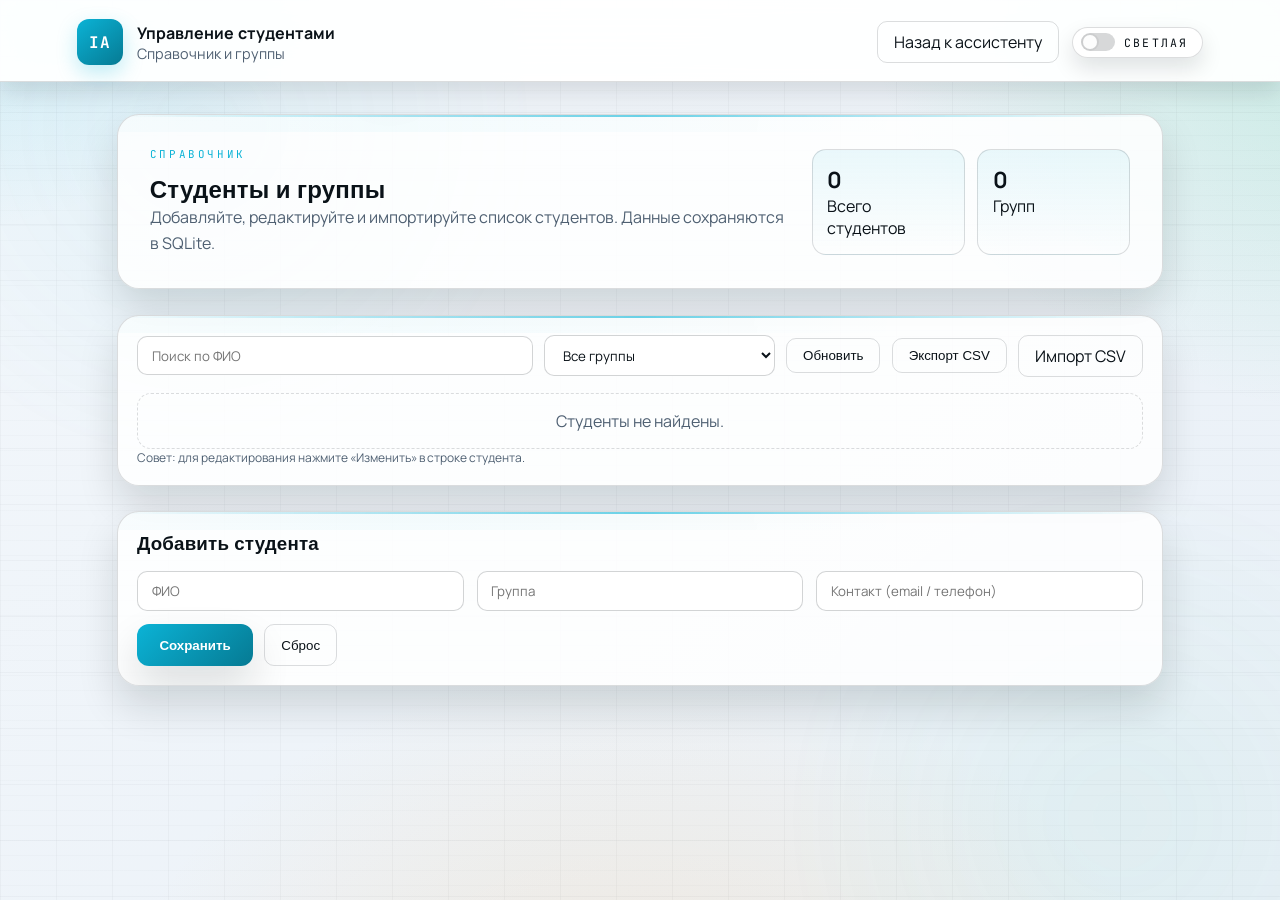
==== students.html @ e3f0c7ab "Add students management page and SQLite endpoints" ====
﻿<!doctype html>
<html lang="ru">
<head>
  <meta charset="utf-8" />
  <meta name="viewport" content="width=device-width, initial-scale=1" />
  <title>Управление студентами</title>
  <link rel="stylesheet" href="styles.css" />
  <script>
    (function () {
      const stored = localStorage.getItem("assistant_theme");
      const prefersDark = window.matchMedia && window.matchMedia("(prefers-color-scheme: dark)").matches;
      const theme = stored || (prefersDark ? "dark" : "light");
      document.documentElement.dataset.theme = theme;
    })();
  </script>
  <script defer src="students.js"></script>
</head>
<body>
  <div class="orb orb-1"></div>
  <div class="orb orb-2"></div>
  <div class="mesh"></div>

  <div class="app-shell">
    <header class="topbar">
      <div class="brand">
        <div class="brand-mark">IA</div>
        <div>
          <div class="brand-title">Управление студентами</div>
          <div class="brand-subtitle">Справочник и группы</div>
        </div>
      </div>
      <div class="topbar-right">
        <div class="topbar-actions">
          <a class="ghost" href="index.html">Назад к ассистенту</a>
          <button class="theme-toggle" id="btn-theme" type="button" aria-pressed="false">
            <span class="theme-track"></span>
            <span class="theme-label" id="theme-label">Светлая</span>
          </button>
        </div>
      </div>
    </header>

    <main class="student-shell">
      <section class="card student-hero">
        <div class="student-hero-top">
          <div>
            <div class="eyebrow">Справочник</div>
            <h1>Студенты и группы</h1>
            <p>Добавляйте, редактируйте и импортируйте список студентов. Данные сохраняются в SQLite.</p>
          </div>
          <div class="student-metrics">
            <div class="metric">
              <strong id="metric-total">0</strong>
              <span>Всего студентов</span>
            </div>
            <div class="metric">
              <strong id="metric-groups">0</strong>
              <span>Групп</span>
            </div>
          </div>
        </div>
      </section>

      <section class="card">
        <div class="student-toolbar">
          <input id="student-query" type="text" placeholder="Поиск по ФИО" />
          <select id="student-group">
            <option value="all">Все группы</option>
          </select>
          <button class="ghost" id="btn-refresh" type="button">Обновить</button>
          <button class="ghost" id="btn-export" type="button">Экспорт CSV</button>
          <label class="ghost file-label">
            Импорт CSV
            <input type="file" id="file-import" accept=".csv" />
          </label>
        </div>
        <div id="student-list" class="student-list"></div>
        <div class="mini">Совет: для редактирования нажмите «Изменить» в строке студента.</div>
      </section>

      <section class="card">
        <h3 id="form-title">Добавить студента</h3>
        <form id="student-form" class="student-form">
          <input id="form-name" type="text" placeholder="ФИО" required />
          <input id="form-group" type="text" placeholder="Группа" required />
          <input id="form-contact" type="text" placeholder="Контакт (email / телефон)" />
          <div class="student-form-actions">
            <button class="send" id="btn-save" type="submit">Сохранить</button>
            <button class="ghost" id="btn-cancel" type="button">Сброс</button>
          </div>
        </form>
      </section>
    </main>
  </div>

  <div class="toast" id="toast" role="status" aria-live="polite"></div>
</body>
</html>
---- styles.css ----
﻿@import url("https://fonts.googleapis.com/css2?family=Space+Grotesk:wght@300;400;500;600;700&family=Manrope:wght@300;400;500;600;700&family=JetBrains+Mono:wght@400;500;600&display=swap");

:root {
  color-scheme: light;
  --bg: #f3f7fb;
  --bg-2: #e9f0f7;
  --ink: #0a1218;
  --muted: #4f6072;
  --accent: #0bb3d6;
  --accent-dark: #067a93;
  --accent-2: #28c488;
  --accent-3: #ffb356;
  --accent-glow: rgba(11, 179, 214, 0.25);
  --accent-2-glow: rgba(40, 196, 136, 0.22);
  --accent-3-glow: rgba(255, 179, 86, 0.18);
  --card: rgba(255, 255, 255, 0.85);
  --card-strong: rgba(255, 255, 255, 0.95);
  --border: rgba(10, 18, 24, 0.14);
  --shadow: 0 20px 40px rgba(10, 18, 24, 0.14);
  --shadow-soft: 0 10px 22px rgba(10, 18, 24, 0.12);
  --grid: rgba(10, 18, 24, 0.05);
  --field: rgba(255, 255, 255, 0.92);
  --field-border: rgba(10, 18, 24, 0.18);
  --toggle-bg: rgba(255, 255, 255, 0.85);
  --toggle-track: rgba(10, 18, 24, 0.16);
  --ring: rgba(11, 179, 214, 0.35);
  --chip: rgba(11, 179, 214, 0.08);
  --radius-lg: 22px;
  --radius-md: 14px;
  --radius-sm: 10px;
}

:root[data-theme="dark"] {
  color-scheme: dark;
  --bg: #070c11;
  --bg-2: #0b141c;
  --ink: #e6f1ff;
  --muted: #94a5b7;
  --accent: #00d2ff;
  --accent-dark: #0086a8;
  --accent-2: #22e6a4;
  --accent-3: #f7b655;
  --accent-glow: rgba(0, 210, 255, 0.22);
  --accent-2-glow: rgba(34, 230, 164, 0.2);
  --accent-3-glow: rgba(247, 182, 85, 0.18);
  --card: rgba(12, 18, 26, 0.86);
  --card-strong: rgba(14, 20, 28, 0.98);
  --border: rgba(230, 241, 255, 0.12);
  --shadow: 0 24px 55px rgba(2, 6, 10, 0.7);
  --shadow-soft: 0 12px 28px rgba(2, 6, 10, 0.5);
  --grid: rgba(230, 241, 255, 0.06);
  --field: rgba(9, 13, 19, 0.92);
  --field-border: rgba(230, 241, 255, 0.16);
  --toggle-bg: rgba(12, 18, 26, 0.9);
  --toggle-track: rgba(230, 241, 255, 0.2);
  --ring: rgba(0, 210, 255, 0.35);
  --chip: rgba(0, 210, 255, 0.14);
}

* {
  box-sizing: border-box;
}

body {
  margin: 0;
  min-height: 100vh;
  font-family: "Manrope", "Segoe UI", sans-serif;
  color: var(--ink);
  background:
    radial-gradient(900px 700px at -10% -20%, var(--accent-glow), transparent 60%),
    radial-gradient(900px 700px at 110% 0%, var(--accent-2-glow), transparent 60%),
    radial-gradient(900px 700px at 50% 120%, var(--accent-3-glow), transparent 60%),
    linear-gradient(140deg, var(--bg) 0%, var(--bg-2) 100%);
  overflow-x: hidden;
  transition: background 0.6s ease, color 0.3s ease;
}

body::before {
  content: "";
  position: fixed;
  inset: 0;
  background: repeating-linear-gradient(135deg, rgba(255, 255, 255, 0.02) 0 1px, transparent 1px 7px);
  pointer-events: none;
  z-index: 0;
  opacity: 0.5;
}

body::after {
  content: "";
  position: fixed;
  inset: 0;
  background: repeating-linear-gradient(0deg, transparent 0 14px, rgba(10, 18, 24, 0.04) 14px 15px);
  pointer-events: none;
  z-index: 0;
  opacity: 0.35;
}

h1, h3 {
  font-family: "Space Grotesk", "Segoe UI", sans-serif;
  margin: 0;
  letter-spacing: 0.01em;
}

p {
  color: var(--muted);
  line-height: 1.6;
  margin: 0;
}

.orb {
  position: fixed;
  width: 55vw;
  height: 55vw;
  border-radius: 50%;
  filter: blur(10px);
  z-index: 0;
  opacity: 0.25;
}

.orb-1 {
  top: -25vh;
  left: -12vw;
  background: radial-gradient(circle, var(--accent-glow), transparent 70%);
  animation: float 20s ease-in-out infinite;
}

.orb-2 {
  bottom: -30vh;
  right: -15vw;
  background: radial-gradient(circle, var(--accent-2-glow), transparent 70%);
  animation: float 26s ease-in-out infinite reverse;
}

.mesh {
  position: fixed;
  inset: 0;
  background-image:
    linear-gradient(var(--grid) 1px, transparent 1px),
    linear-gradient(90deg, var(--grid) 1px, transparent 1px);
  background-size: 56px 56px;
  pointer-events: none;
  z-index: 0;
  animation: drift 28s linear infinite;
  opacity: 0.55;
}

.topbar {
  position: sticky;
  top: 0;
  z-index: 2;
  display: flex;
  justify-content: space-between;
  align-items: center;
  padding: 1.2rem 6vw 1rem;
  backdrop-filter: blur(18px) saturate(160%);
  background: var(--card-strong);
  border-bottom: 1px solid var(--border);
  gap: 1rem;
  box-shadow: var(--shadow-soft);
}

.topbar-right {
  display: flex;
  align-items: center;
  gap: 1rem;
  flex-wrap: wrap;
  justify-content: flex-end;
}

.topbar-actions {
  display: flex;
  align-items: center;
  gap: 0.8rem;
  flex-wrap: wrap;
}

.brand {
  display: flex;
  align-items: center;
  gap: 0.9rem;
}

.brand-mark {
  width: 46px;
  height: 46px;
  border-radius: 12px;
  background: linear-gradient(140deg, var(--accent), var(--accent-dark));
  color: #fff;
  display: grid;
  place-items: center;
  font-weight: 700;
  letter-spacing: 0.08em;
  font-family: "JetBrains Mono", "Segoe UI", monospace;
  box-shadow: 0 8px 20px rgba(11, 179, 214, 0.25);
}

.brand-title {
  font-weight: 700;
  font-family: "Space Grotesk", "Manrope", sans-serif;
}

.brand-subtitle {
  font-size: 0.9rem;
  color: var(--muted);
}

.status {
  display: flex;
  align-items: center;
  gap: 0.6rem;
  font-size: 0.72rem;
  color: var(--muted);
  background: var(--card);
  border-radius: 999px;
  padding: 0.4rem 0.8rem;
  border: 1px solid var(--border);
  box-shadow: var(--shadow-soft);
  font-family: "JetBrains Mono", "Segoe UI", monospace;
  text-transform: uppercase;
  letter-spacing: 0.12em;
}

.status-dot {
  width: 9px;
  height: 9px;
  border-radius: 50%;
  background: #f4b15f;
  box-shadow: 0 0 0 6px rgba(244, 177, 95, 0.18);
}

.status.online .status-dot {
  background: #2bb673;
  box-shadow: 0 0 0 6px rgba(43, 182, 115, 0.16);
}

.status.error .status-dot {
  background: #d65b4a;
  box-shadow: 0 0 0 6px rgba(214, 91, 74, 0.2);
}

.shell {
  position: relative;
  z-index: 1;
  padding: 2rem 6vw 4rem;
  display: grid;
  grid-template-columns: minmax(320px, 1.6fr) minmax(260px, 0.9fr);
  gap: 2rem;
  animation: fade-in 0.6s ease both;
}

.assistant-panel {
  display: grid;
  gap: 1.2rem;
  align-content: start;
}

.assistant-panel > * {
  animation: rise 0.6s ease both;
}

.assistant-panel > *:nth-child(2) {
  animation-delay: 0.05s;
}

.assistant-panel > *:nth-child(3) {
  animation-delay: 0.1s;
}

.assistant-panel > *:nth-child(4) {
  animation-delay: 0.15s;
}

.assistant-panel > *:nth-child(5) {
  animation-delay: 0.2s;
}

.assistant-hero {
  background: linear-gradient(180deg, var(--card), var(--card-strong));
  border: 1px solid var(--border);
  border-radius: var(--radius-lg);
  padding: 1.6rem;
  box-shadow: var(--shadow);
  position: relative;
  overflow: hidden;
}

.assistant-hero::after {
  content: "";
  position: absolute;
  inset: 0;
  background: radial-gradient(circle at 15% 15%, var(--accent-glow), transparent 55%);
  pointer-events: none;
}

.eyebrow {
  text-transform: uppercase;
  letter-spacing: 0.24em;
  font-size: 0.68rem;
  color: var(--accent);
  margin-bottom: 0.8rem;
  font-family: "JetBrains Mono", "Segoe UI", monospace;
}

.assistant-hero h1 {
  font-size: clamp(1.9rem, 2.8vw, 3rem);
  margin-bottom: 0.6rem;
}

.conversation {
  background: var(--card);
  border-radius: var(--radius-lg);
  border: 1px solid var(--border);
  padding: 1.2rem;
  box-shadow: var(--shadow);
  max-height: clamp(180px, 26vh, 300px);
  overflow-y: auto;
  display: flex;
  flex-direction: column;
  gap: 0.8rem;
}

.message {
  max-width: 78%;
  border-radius: var(--radius-md);
  padding: 0.7rem 0.9rem;
  display: flex;
  flex-direction: column;
  gap: 0.35rem;
  background: var(--card-strong);
  border: 1px solid var(--border);
}

.message.user {
  align-self: flex-end;
  background: linear-gradient(130deg, var(--accent), var(--accent-2));
  color: #06131a;
  border: none;
  box-shadow: var(--shadow-soft);
}

.message.assistant {
  align-self: flex-start;
  background: var(--card-strong);
}

.message-role {
  font-size: 0.68rem;
  text-transform: uppercase;
  letter-spacing: 0.16em;
  color: var(--muted);
  font-family: "JetBrains Mono", "Segoe UI", monospace;
}

.message.user .message-role {
  color: rgba(6, 19, 26, 0.65);
}

.message-text {
  font-size: 0.95rem;
  line-height: 1.5;
}

.message.typing .message-text::after {
  content: " �";
  animation: blink 1s steps(2, start) infinite;
}

.composer {
  display: grid;
  grid-template-columns: auto 1fr auto;
  align-items: start;
  gap: 0.8rem;
}

.scenario-bar {
  display: grid;
  grid-template-columns: auto 1fr auto;
  gap: 0.8rem;
  align-items: center;
  background: var(--card);
  border-radius: 999px;
  padding: 0.45rem 1rem;
  border: 1px solid var(--border);
}

.scenario-label {
  font-size: 0.7rem;
  text-transform: uppercase;
  letter-spacing: 0.16em;
  color: var(--muted);
  font-family: "JetBrains Mono", "Segoe UI", monospace;
}

.scenario-bar select {
  border: none;
  background: transparent;
  font-family: inherit;
  color: var(--ink);
  padding: 0;
}

.mic {
  width: 56px;
  height: 56px;
  border-radius: 16px;
  border: none;
  background: var(--card-strong);
  border: 1px solid var(--border);
  display: grid;
  place-items: center;
  cursor: pointer;
  box-shadow: var(--shadow);
  transition: transform 0.2s ease, box-shadow 0.2s ease;
}

.mic-core {
  width: 18px;
  height: 26px;
  border-radius: 12px;
  background: linear-gradient(180deg, var(--accent), var(--accent-dark));
}

.mic.listening {
  animation: pulse 1.2s ease-in-out infinite;
}

.mic:hover {
  transform: translateY(-2px);
  box-shadow: 0 12px 30px rgba(11, 179, 214, 0.2);
}

.input-wrap {
  display: grid;
  gap: 0.4rem;
}

#user-input {
  width: 100%;
  padding: 0.85rem 1rem;
  border-radius: var(--radius-md);
  border: 1px solid var(--field-border);
  background: var(--field);
  color: var(--ink);
  font-size: 0.96rem;
  font-family: inherit;
}

#user-input::placeholder {
  color: var(--muted);
}

.input-hint {
  font-size: 0.74rem;
  color: var(--muted);
}

.send {
  align-self: start;
  border: none;
  border-radius: 12px;
  background: linear-gradient(135deg, var(--accent), var(--accent-dark));
  color: #fff;
  padding: 0.85rem 1.4rem;
  font-weight: 600;
  cursor: pointer;
  box-shadow: var(--shadow);
}

.controls {
  margin-top: -0.45rem;
  display: flex;
  flex-wrap: wrap;
  gap: 0.8rem;
  align-items: center;
}

.quick-cards {
  display: grid;
  grid-template-columns: repeat(2, minmax(180px, 1fr));
  gap: 0.9rem;
}

.quick-card {
  background: var(--card);
  border: 1px solid var(--border);
  border-radius: var(--radius-md);
  padding: 0.9rem 1rem;
  text-align: left;
  display: grid;
  gap: 0.35rem;
  cursor: pointer;
  box-shadow: var(--shadow-soft);
  transition: transform 0.2s ease, box-shadow 0.2s ease, border-color 0.2s ease;
}

.quick-card:hover {
  transform: translateY(-2px);
  box-shadow: var(--shadow);
  border-color: rgba(0, 210, 255, 0.4);
}

.quick-title {
  font-weight: 600;
  font-family: "Space Grotesk", "Manrope", sans-serif;
}

.quick-meta {
  font-size: 0.78rem;
  color: var(--muted);
}
.toggle {
  display: flex;
  align-items: center;
  gap: 0.4rem;
  font-size: 0.78rem;
  color: var(--muted);
  background: var(--card);
  border-radius: 999px;
  padding: 0.45rem 0.8rem;
  border: 1px solid var(--border);
  font-family: "JetBrains Mono", "Segoe UI", monospace;
  text-transform: uppercase;
  letter-spacing: 0.12em;
}

.model {
  display: flex;
  align-items: center;
  gap: 0.6rem;
  font-size: 0.78rem;
  color: var(--muted);
  background: var(--card);
  padding: 0.45rem 0.8rem;
  border-radius: 999px;
  border: 1px solid var(--border);
  font-family: "JetBrains Mono", "Segoe UI", monospace;
  text-transform: uppercase;
  letter-spacing: 0.12em;
}

.filters {
  display: grid;
  gap: 0.6rem;
  margin-bottom: 0.8rem;
}

.filters input,
.filters select,
#student-search,
#filter-query {
  border-radius: var(--radius-sm);
  border: 1px solid var(--field-border);
  background: var(--field);
  color: var(--ink);
  padding: 0.6rem 0.85rem;
  font-family: inherit;
}

.filter-actions {
  display: flex;
  gap: 0.6rem;
}

.io-grid {
  display: grid;
  gap: 0.6rem;
}

.file-label {
  position: relative;
  overflow: hidden;
}

.file-label input {
  position: absolute;
  inset: 0;
  opacity: 0;
  cursor: pointer;
}

select {
  border: none;
  background: transparent;
  font-family: inherit;
  color: var(--ink);
}

.ghost {
  border: 1px solid var(--border);
  background: transparent;
  border-radius: var(--radius-sm);
  padding: 0.55rem 1rem;
  cursor: pointer;
  color: var(--ink);
  transition: transform 0.2s ease, box-shadow 0.2s ease, border-color 0.2s ease;
}

.ghost:hover {
  transform: translateY(-1px);
  box-shadow: var(--shadow-soft);
  border-color: rgba(11, 179, 214, 0.35);
}

.side-panel {
  display: grid;
  gap: 1.2rem;
  align-content: start;
}

.side-panel .card {
  animation: rise 0.6s ease both;
}

.side-panel .card:nth-child(1) {
  animation-delay: 0.05s;
}

.side-panel .card:nth-child(2) {
  animation-delay: 0.1s;
}

.side-panel .card:nth-child(3) {
  animation-delay: 0.15s;
}

.side-panel .card:nth-child(4) {
  animation-delay: 0.2s;
}

.side-panel .card:nth-child(5) {
  animation-delay: 0.25s;
}

.side-panel .card:nth-child(6) {
  animation-delay: 0.3s;
}

.card {
  background: var(--card);
  border-radius: var(--radius-lg);
  border: 1px solid var(--border);
  padding: 1.2rem;
  box-shadow: var(--shadow);
  position: relative;
  overflow: hidden;
  transition: transform 0.2s ease, box-shadow 0.2s ease;
}

.card::before {
  content: "";
  position: absolute;
  inset: 0 0 auto 0;
  height: 2px;
  background: linear-gradient(90deg, transparent, var(--accent), transparent);
  opacity: 0.6;
  pointer-events: none;
}

.card:hover {
  transform: translateY(-4px);
  box-shadow: 0 24px 55px rgba(10, 18, 24, 0.22);
}

.card h3 {
  margin-bottom: 1rem;
}

.summary-grid {
  display: grid;
  grid-template-columns: repeat(2, minmax(120px, 1fr));
  gap: 0.8rem;
}

.summary-item {
  background: linear-gradient(180deg, rgba(11, 179, 214, 0.08), transparent);
  border-radius: var(--radius-md);
  padding: 0.8rem;
  border: 1px solid var(--border);
}

.summary-item strong {
  display: block;
  font-size: 1.3rem;
}

.list {
  display: grid;
  gap: 0.7rem;
  font-size: 0.88rem;
  color: var(--muted);
}

.list-item {
  background: var(--card-strong);
  border-radius: var(--radius-md);
  padding: 0.6rem 0.7rem;
  border: 1px solid var(--border);
}

.list-item .pill {
  display: inline-flex;
  align-items: center;
  padding: 0.1rem 0.5rem;
  border-radius: 999px;
  font-size: 0.7rem;
  background: rgba(11, 179, 214, 0.12);
  color: #0a6f82;
  margin-left: 0.4rem;
  font-family: "JetBrains Mono", "Segoe UI", monospace;
}

.chips {
  display: flex;
  flex-wrap: wrap;
  gap: 0.6rem;
}

.chip {
  border: 1px solid var(--border);
  border-radius: 999px;
  padding: 0.5rem 0.9rem;
  background: var(--chip);
  color: var(--ink);
  cursor: pointer;
  font-size: 0.82rem;
}

.theme-toggle {
  display: inline-flex;
  align-items: center;
  gap: 0.6rem;
  border: 1px solid var(--border);
  border-radius: 999px;
  padding: 0.35rem 0.9rem 0.35rem 0.5rem;
  background: var(--toggle-bg);
  color: var(--ink);
  cursor: pointer;
  box-shadow: var(--shadow-soft);
  transition: transform 0.2s ease, box-shadow 0.2s ease;
}

.theme-toggle:hover {
  transform: translateY(-1px);
  box-shadow: var(--shadow);
}

.theme-track {
  position: relative;
  width: 34px;
  height: 18px;
  border-radius: 999px;
  background: var(--toggle-track);
}

.theme-track::after {
  content: "";
  position: absolute;
  top: 2px;
  left: 2px;
  width: 14px;
  height: 14px;
  border-radius: 50%;
  background: var(--card-strong);
  box-shadow: 0 0 0 2px rgba(0, 0, 0, 0.05);
  transition: transform 0.25s ease, background 0.25s ease;
}

:root[data-theme="dark"] .theme-track::after {
  transform: translateX(16px);
  background: var(--accent);
}

.theme-label {
  font-size: 0.72rem;
  text-transform: uppercase;
  letter-spacing: 0.18em;
  font-family: "JetBrains Mono", "Segoe UI", monospace;
}

.auth {
  display: grid;
  gap: 0.4rem;
  align-items: center;
}

.auth-google {
  min-height: 42px;
}

.auth-user {
  display: flex;
  align-items: center;
  gap: 0.6rem;
  background: var(--card);
  border: 1px solid var(--border);
  border-radius: 999px;
  padding: 0.35rem 0.7rem;
  box-shadow: var(--shadow-soft);
}

.auth-avatar {
  width: 34px;
  height: 34px;
  border-radius: 50%;
  object-fit: cover;
  border: 1px solid var(--border);
}

.auth-name {
  font-weight: 600;
  font-size: 0.82rem;
}

.auth-email {
  font-size: 0.75rem;
  color: var(--muted);
}

.auth-signout {
  justify-self: start;
}

.auth-hint {
  font-size: 0.72rem;
  color: var(--muted);
  max-width: 220px;
}

input,
select,
button {
  outline: none;
}

input:focus-visible,
select:focus-visible,
button:focus-visible {
  box-shadow: 0 0 0 3px var(--ring);
}

.footer {
  padding: 2rem 6vw 3rem;
  color: var(--muted);
  font-size: 0.85rem;
}

.app-shell {
  position: relative;
  z-index: 1;
}

.auth-gate {
  position: fixed;
  inset: 0;
  display: flex;
  align-items: center;
  justify-content: center;
  padding: 2rem;
  z-index: 3;
  backdrop-filter: blur(18px) saturate(160%);
  background: rgba(5, 9, 13, 0.7);
}

:root[data-theme="light"] .auth-gate {
  background: rgba(234, 242, 249, 0.88);
}

body[data-auth="ready"] .auth-gate {
  display: none;
}

body[data-auth="required"] .app-shell {
  display: none;
}

.auth-card {
  width: min(520px, 92vw);
  background: var(--card-strong);
  border: 1px solid var(--border);
  border-radius: var(--radius-lg);
  padding: 2rem;
  box-shadow: var(--shadow);
  display: grid;
  gap: 0.9rem;
}

.auth-card h2 {
  margin: 0;
}

.auth-card p {
  margin: 0;
  color: var(--muted);
}

.auth-lock {
  font-size: 0.7rem;
  text-transform: uppercase;
  letter-spacing: 0.22em;
  color: var(--muted);
  font-family: "JetBrains Mono", "Segoe UI", monospace;
}
@keyframes float {
  0%, 100% { transform: translateY(0); }
  50% { transform: translateY(16px); }
}

@keyframes pulse {
  0% { box-shadow: 0 0 0 0 rgba(11, 179, 214, 0.35); }
  70% { box-shadow: 0 0 0 18px rgba(11, 179, 214, 0); }
  100% { box-shadow: 0 0 0 0 rgba(11, 179, 214, 0); }
}

@keyframes blink {
  0%, 100% { opacity: 1; }
  50% { opacity: 0; }
}

@keyframes fade-in {
  from { opacity: 0; }
  to { opacity: 1; }
}

@keyframes rise {
  from { opacity: 0; transform: translateY(12px); }
  to { opacity: 1; transform: translateY(0); }
}

@keyframes drift {
  from { background-position: 0 0; }
  to { background-position: 56px 56px; }
}

@media (max-width: 1100px) {
  .shell {
    grid-template-columns: 1fr;
  }
}

@media (max-width: 720px) {
  .topbar {
    align-items: flex-start;
  }
  .topbar-right {
    width: 100%;
    justify-content: space-between;
  }
  .topbar-actions {
    width: 100%;
  }
  .scenario-bar {
    grid-template-columns: 1fr;
  }
  .composer {
    grid-template-columns: auto 1fr;
  }
  .send {
  align-self: start;
    grid-column: span 2;
  }
}

@media (prefers-reduced-motion: reduce) {
  * {
    animation: none !important;
    transition-duration: 0.01ms !important;
  }
}

/* === Enhanced UI === */
:root {
  --shine: rgba(255, 255, 255, 0.35);
  --shadow-lift: 0 28px 70px rgba(10, 18, 24, 0.2);
  --shadow-glow: 0 0 0 1px rgba(11, 179, 214, 0.18);
}

:root[data-theme="dark"] {
  --shine: rgba(255, 255, 255, 0.12);
  --shadow-lift: 0 34px 90px rgba(2, 6, 10, 0.8);
}

::selection {
  background: var(--accent);
  color: #041018;
}

.topbar {
  backdrop-filter: blur(22px) saturate(190%);
}

.brand-mark {
  animation: breathe 6s ease-in-out infinite;
}

.status.online .status-dot {
  animation: status-pulse 2.4s ease-in-out infinite;
}

.assistant-hero::before {
  content: "";
  position: absolute;
  inset: -30% -10% auto -10%;
  height: 55%;
  background: linear-gradient(120deg, transparent, var(--shine), transparent);
  opacity: 0.35;
  pointer-events: none;
  animation: sheen 7s ease-in-out infinite;
}

.conversation {
  position: relative;
  scrollbar-width: thin;
  scrollbar-color: var(--accent) transparent;
}

.conversation::-webkit-scrollbar {
  width: 8px;
}

.conversation::-webkit-scrollbar-thumb {
  background: linear-gradient(180deg, var(--accent), var(--accent-2));
  border-radius: 999px;
}

.message {
  animation: message-in 0.35s ease both;
  box-shadow: var(--shadow-soft);
}

.message.typing .message-text::after {
  content: "…";
}

.message.assistant {
  background: linear-gradient(180deg, var(--card-strong), var(--card));
}

.message.user {
  filter: saturate(110%);
}

.input-wrap:focus-within #user-input {
  border-color: var(--accent);
  box-shadow: 0 0 0 3px var(--ring);
}

.send {
  transition: transform 0.2s ease, box-shadow 0.2s ease, filter 0.2s ease;
}

.send:hover {
  transform: translateY(-2px) scale(1.01);
  box-shadow: var(--shadow-lift);
  filter: brightness(1.05);
}

.send:active {
  transform: translateY(0) scale(0.99);
}

.ghost {
  transition: transform 0.2s ease, box-shadow 0.2s ease, border-color 0.2s ease, background 0.2s ease;
}

.ghost:active {
  transform: translateY(0) scale(0.98);
}

.quick-card {
  position: relative;
  overflow: hidden;
}

.quick-card::after {
  content: "";
  position: absolute;
  inset: 0;
  background: radial-gradient(circle at 20% 20%, rgba(11, 179, 214, 0.16), transparent 55%);
  opacity: 0;
  pointer-events: none;
  transition: opacity 0.2s ease;
}

.quick-card:hover::after {
  opacity: 1;
}

.list-item {
  transition: transform 0.2s ease, box-shadow 0.2s ease, border-color 0.2s ease;
}

.list-item:hover {
  transform: translateY(-2px);
  border-color: rgba(11, 179, 214, 0.4);
  box-shadow: var(--shadow);
}

.card::before {
  animation: glow-scan 6s ease-in-out infinite;
}

.card::after {
  content: "";
  position: absolute;
  inset: -50% -10% auto -10%;
  height: 60%;
  background: radial-gradient(circle at 30% 30%, rgba(11, 179, 214, 0.18), transparent 60%);
  opacity: 0.25;
  pointer-events: none;
}

.card:hover {
  transform: translateY(-6px) scale(1.01);
  box-shadow: var(--shadow-lift);
}

.chip {
  transition: transform 0.2s ease, box-shadow 0.2s ease;
}

.chip:hover {
  transform: translateY(-1px);
  box-shadow: var(--shadow-soft);
}

.focus-toggle {
  border-radius: 999px;
  padding: 0.45rem 0.9rem;
  font-size: 0.72rem;
  text-transform: uppercase;
  letter-spacing: 0.18em;
  font-family: "JetBrains Mono", "Segoe UI", monospace;
}

.focus-toggle.active {
  background: linear-gradient(140deg, var(--accent), var(--accent-2));
  color: #041018;
  border-color: transparent;
  box-shadow: var(--shadow-soft), var(--shadow-glow);
}

.toast {
  position: fixed;
  right: 24px;
  bottom: 24px;
  padding: 0.75rem 1rem;
  border-radius: 14px;
  background: var(--card-strong);
  border: 1px solid var(--border);
  box-shadow: var(--shadow);
  font-size: 0.85rem;
  color: var(--ink);
  opacity: 0;
  transform: translateY(8px);
  transition: opacity 0.2s ease, transform 0.2s ease;
  pointer-events: none;
  z-index: 5;
}

.toast.show {
  opacity: 1;
  transform: translateY(0);
}

body[data-focus="on"] .side-panel {
  display: none;
}

body[data-focus="on"] .shell {
  grid-template-columns: 1fr;
  max-width: 1100px;
  margin: 0 auto;
}

body[data-focus="on"] .assistant-panel {
  max-width: 980px;
  margin: 0 auto;
}

body[data-focus="on"] .conversation {
  max-height: clamp(240px, 48vh, 520px);
}

@keyframes sheen {
  0% { transform: translateX(-20%); opacity: 0; }
  40% { opacity: 0.5; }
  60% { opacity: 0.35; }
  100% { transform: translateX(60%); opacity: 0; }
}

@keyframes message-in {
  from { opacity: 0; transform: translateY(10px) scale(0.98); }
  to { opacity: 1; transform: translateY(0) scale(1); }
}

@keyframes status-pulse {
  0%, 100% { box-shadow: 0 0 0 6px rgba(43, 182, 115, 0.16); }
  50% { box-shadow: 0 0 0 12px rgba(43, 182, 115, 0); }
}

@keyframes glow-scan {
  0%, 100% { opacity: 0.35; transform: translateX(-30%); }
  50% { opacity: 0.8; transform: translateX(30%); }
}

@keyframes breathe {
  0%, 100% { transform: translateY(0); }
  50% { transform: translateY(-4px); }
}

/* === Students Page === */
.ghost {
  display: inline-flex;
  align-items: center;
  gap: 0.4rem;
  text-decoration: none;
}

.mini {
  font-size: 0.75rem;
  color: var(--muted);
}

.student-shell {
  position: relative;
  z-index: 1;
  padding: 2rem 6vw 4rem;
  display: grid;
  gap: 1.6rem;
  max-width: 1200px;
  margin: 0 auto;
}

.student-hero {
  padding: 2rem;
}

.student-hero-top {
  display: grid;
  grid-template-columns: minmax(260px, 2fr) minmax(220px, 1fr);
  gap: 1.6rem;
  align-items: center;
}

.student-metrics {
  display: grid;
  grid-template-columns: repeat(2, minmax(120px, 1fr));
  gap: 0.8rem;
}

.metric {
  background: linear-gradient(180deg, rgba(11, 179, 214, 0.08), transparent);
  border-radius: var(--radius-md);
  padding: 0.9rem;
  border: 1px solid var(--border);
}

.metric strong {
  display: block;
  font-size: 1.4rem;
}

.student-toolbar {
  display: grid;
  grid-template-columns: minmax(220px, 1.2fr) minmax(160px, 0.7fr) auto auto auto;
  gap: 0.7rem;
  align-items: center;
  margin-bottom: 1rem;
}

.student-toolbar input,
.student-toolbar select {
  border-radius: var(--radius-sm);
  border: 1px solid var(--field-border);
  background: var(--field);
  color: var(--ink);
  padding: 0.6rem 0.85rem;
  font-family: inherit;
}

.student-list {
  display: grid;
  gap: 0.7rem;
}

.student-row {
  display: grid;
  grid-template-columns: minmax(200px, 1.4fr) minmax(120px, 0.6fr) minmax(160px, 0.8fr) auto;
  gap: 1rem;
  align-items: center;
  padding: 0.75rem 0.85rem;
  border-radius: var(--radius-md);
  border: 1px solid var(--border);
  background: var(--card-strong);
  box-shadow: var(--shadow-soft);
}

.student-main {
  display: grid;
  gap: 0.2rem;
}

.student-contact {
  font-size: 0.78rem;
  color: var(--muted);
}

.student-meta {
  font-size: 0.78rem;
  color: var(--muted);
}

.student-actions {
  display: flex;
  gap: 0.5rem;
  justify-content: flex-end;
}

.student-actions .ghost {
  padding: 0.45rem 0.8rem;
  font-size: 0.78rem;
}

.ghost.danger {
  border-color: rgba(214, 91, 74, 0.55);
  color: #d65b4a;
}

.ghost.danger:hover {
  border-color: rgba(214, 91, 74, 0.85);
  box-shadow: 0 10px 22px rgba(214, 91, 74, 0.18);
}

.student-form {
  display: grid;
  gap: 0.8rem;
  grid-template-columns: repeat(3, minmax(180px, 1fr));
}

.student-form input {
  border-radius: var(--radius-sm);
  border: 1px solid var(--field-border);
  background: var(--field);
  color: var(--ink);
  padding: 0.65rem 0.85rem;
  font-family: inherit;
}

.student-form-actions {
  grid-column: span 3;
  display: flex;
  gap: 0.7rem;
}

.student-empty {
  padding: 1rem;
  border-radius: var(--radius-md);
  border: 1px dashed var(--border);
  color: var(--muted);
  text-align: center;
}

@media (max-width: 1000px) {
  .student-hero-top {
    grid-template-columns: 1fr;
  }
  .student-toolbar {
    grid-template-columns: 1fr 1fr;
  }
  .student-row {
    grid-template-columns: 1fr 1fr;
  }
  .student-actions {
    justify-content: flex-start;
  }
  .student-form {
    grid-template-columns: 1fr;
  }
  .student-form-actions {
    grid-column: span 1;
  }
}

@media (max-width: 640px) {
  .student-toolbar {
    grid-template-columns: 1fr;
  }
  .student-row {
    grid-template-columns: 1fr;
    gap: 0.5rem;
  }
}
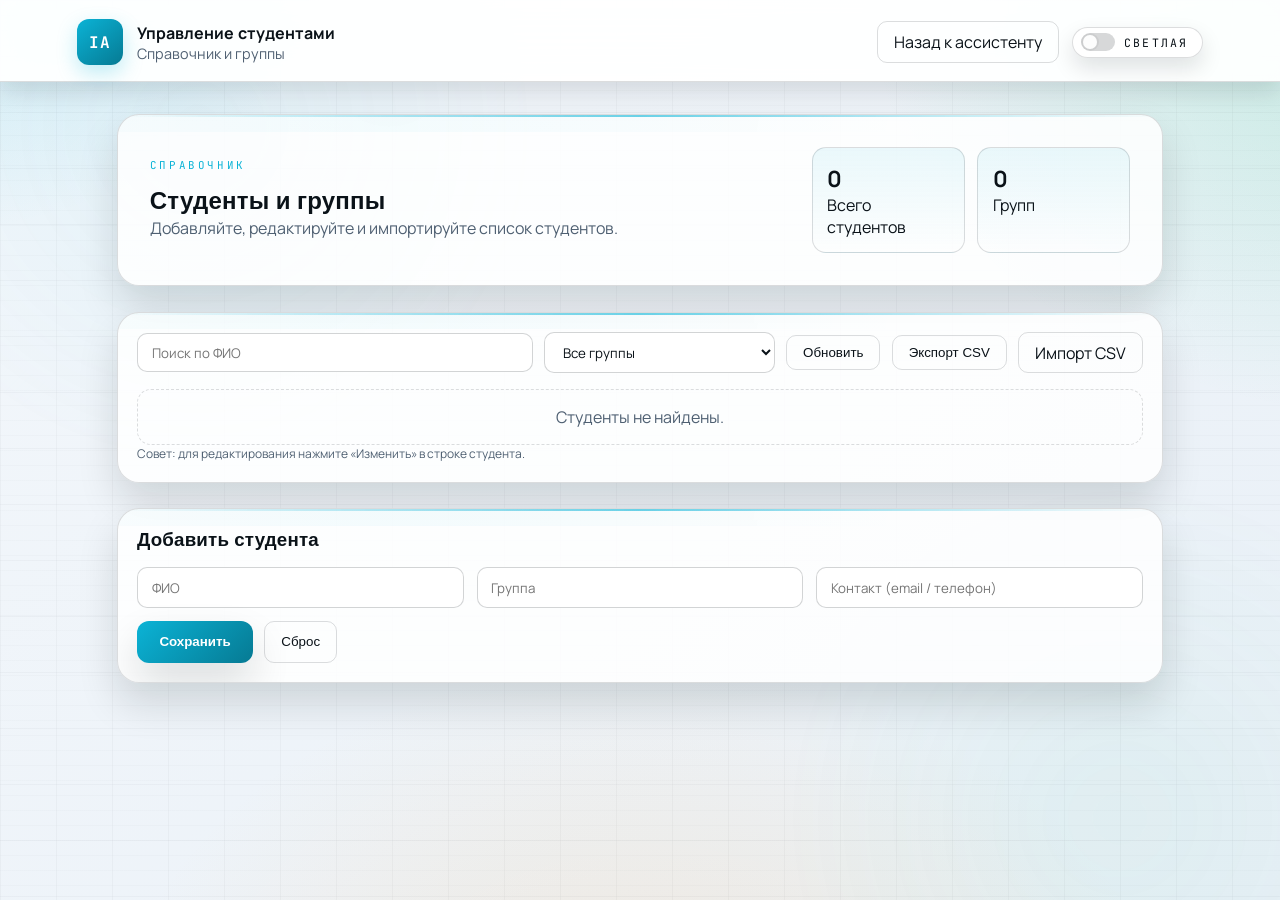
==== commit d24fb72a: "11" ====
--- a/students.html
+++ b/students.html
@@ -46,7 +46,7 @@
           <div>
             <div class="eyebrow">Справочник</div>
             <h1>Студенты и группы</h1>
-            <p>Добавляйте, редактируйте и импортируйте список студентов. Данные сохраняются в SQLite.</p>
+            <p>Добавляйте, редактируйте и импортируйте список студентов.</p>
           </div>
           <div class="student-metrics">
             <div class="metric">
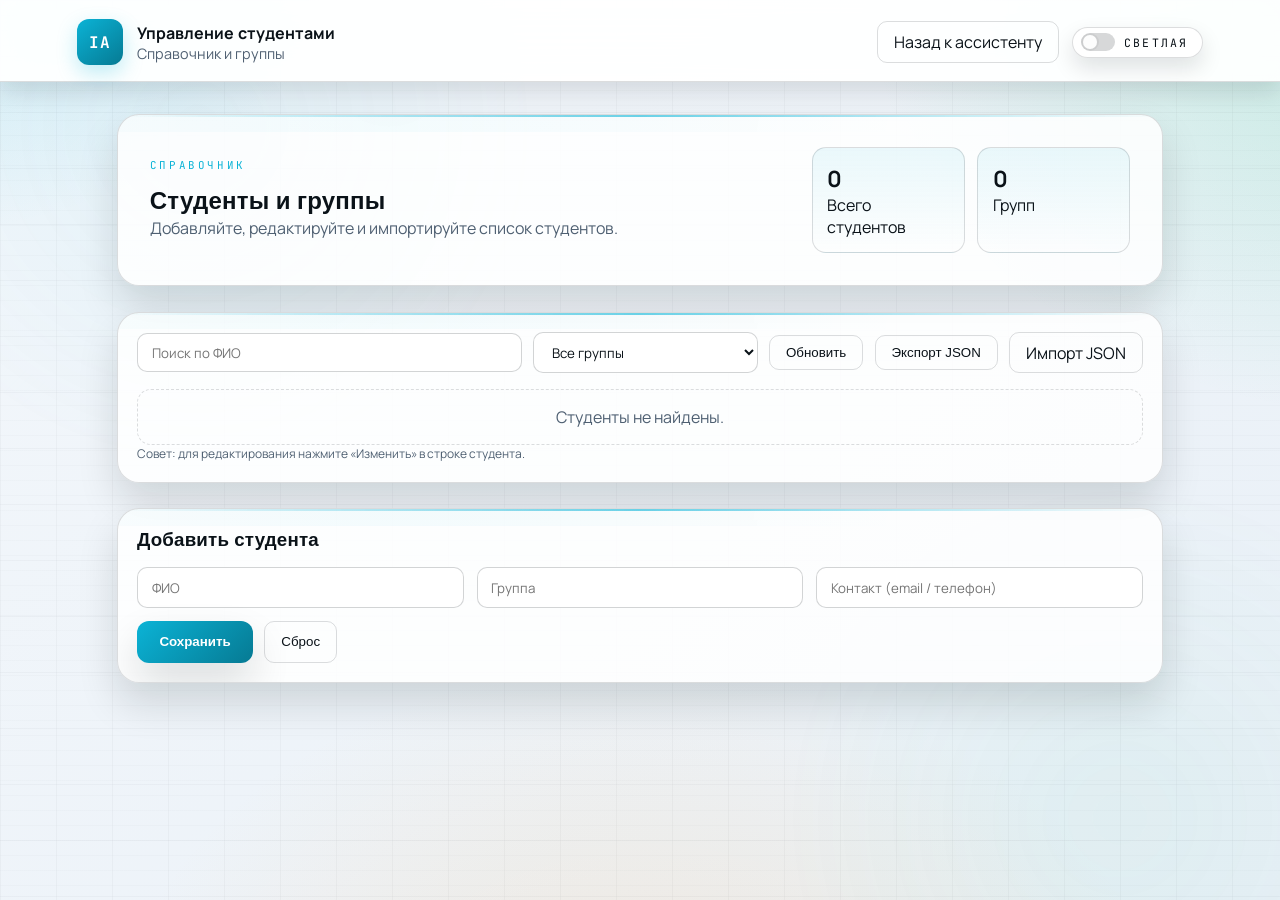
==== commit 456f07f4: "1" ====
--- a/students.html
+++ b/students.html
@@ -68,10 +68,10 @@
             <option value="all">Все группы</option>
           </select>
           <button class="ghost" id="btn-refresh" type="button">Обновить</button>
-          <button class="ghost" id="btn-export" type="button">Экспорт CSV</button>
+          <button class="ghost" id="btn-export" type="button">Экспорт JSON</button>
           <label class="ghost file-label">
-            Импорт CSV
-            <input type="file" id="file-import" accept=".csv" />
+            Импорт JSON
+            <input type="file" id="file-import" accept=".json" />
           </label>
         </div>
         <div id="student-list" class="student-list"></div>
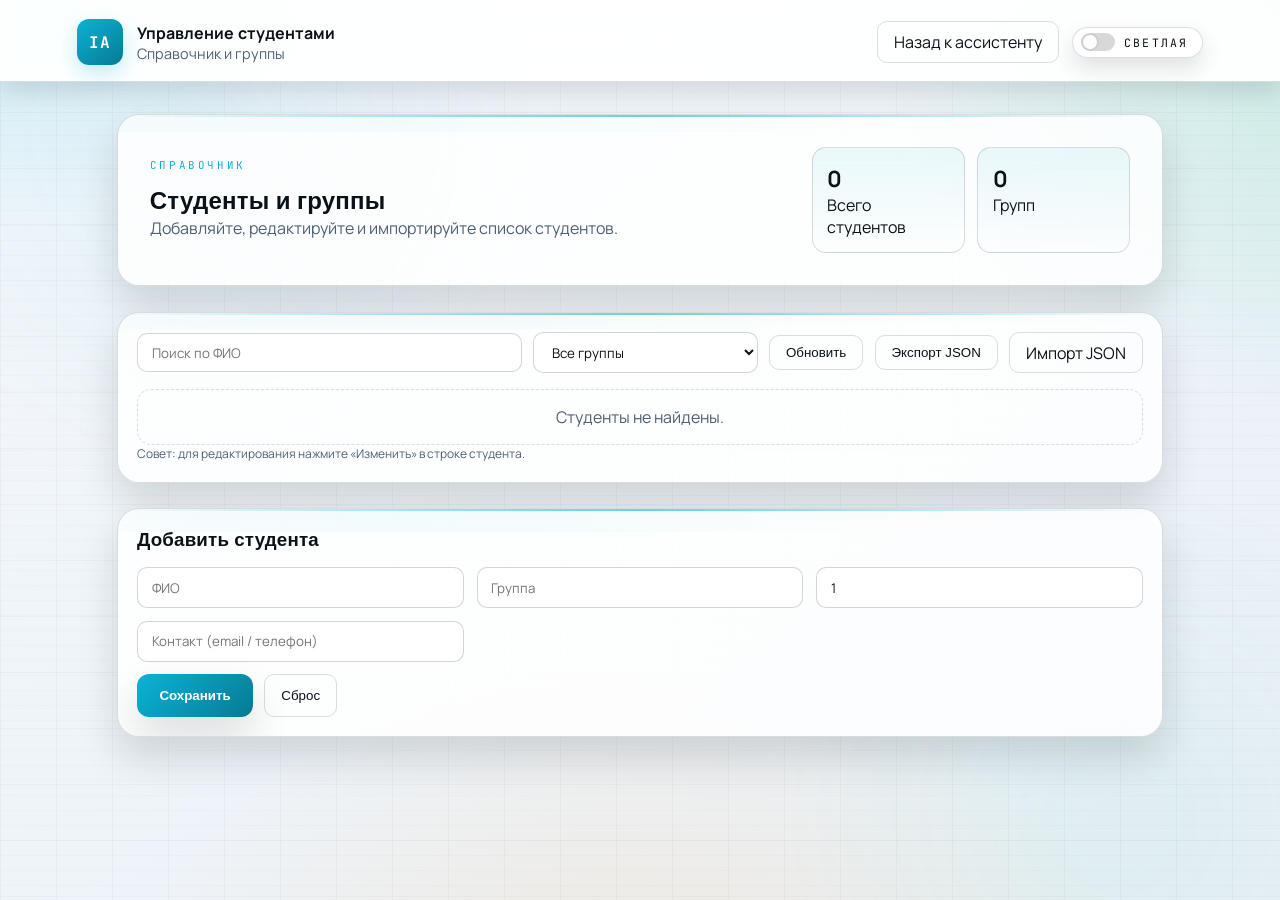
==== commit 70c05521: "1" ====
--- a/students.html
+++ b/students.html
@@ -83,6 +83,7 @@
         <form id="student-form" class="student-form">
           <input id="form-name" type="text" placeholder="ФИО" required />
           <input id="form-group" type="text" placeholder="Группа" required />
+          <input id="form-points" type="number" min="0" step="1" placeholder="Баллы за пропуск" inputmode="numeric" value="1" />
           <input id="form-contact" type="text" placeholder="Контакт (email / телефон)" />
           <div class="student-form-actions">
             <button class="send" id="btn-save" type="submit">Сохранить</button>
@@ -95,4 +96,4 @@
 
   <div class="toast" id="toast" role="status" aria-live="polite"></div>
 </body>
-</html>+</html>
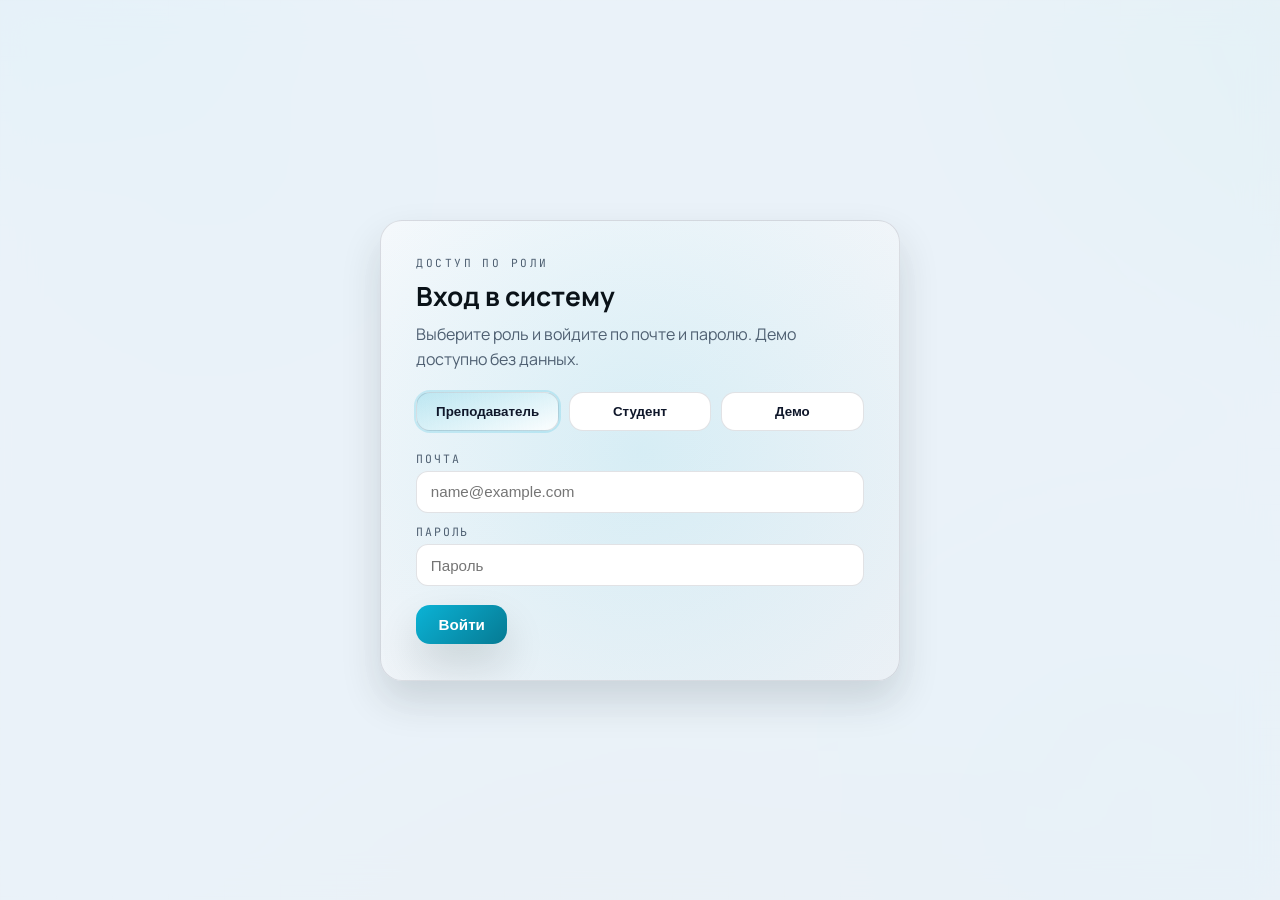
==== commit 3064636f: "1" ====
--- a/students.html
+++ b/students.html
@@ -15,10 +15,47 @@
   </script>
   <script defer src="students.js"></script>
 </head>
-<body>
+<body data-auth="required">
   <div class="orb orb-1"></div>
   <div class="orb orb-2"></div>
   <div class="mesh"></div>
+
+  <div class="auth-gate">
+    <div class="auth-card">
+      <div class="auth-header">
+        <div class="auth-lock">Доступ по роли</div>
+        <h2>Вход в систему</h2>
+        <p>Выберите роль и войдите по почте и паролю. Демо доступно без данных.</p>
+      </div>
+      <div class="auth-role-tabs" id="login-role-tabs">
+        <button class="role-tab" type="button" data-role="teacher">Преподаватель</button>
+        <button class="role-tab" type="button" data-role="student">Студент</button>
+        <button class="role-tab" type="button" data-role="demo">Демо</button>
+      </div>
+      <div class="auth-fields">
+        <label class="auth-field sr-only">
+          <span>Роль</span>
+          <select id="login-role">
+            <option value="teacher" selected>Преподаватель</option>
+            <option value="student">Студент</option>
+            <option value="demo">Демо</option>
+          </select>
+        </label>
+        <label class="auth-field">
+          <span>Почта</span>
+          <input id="login-email" type="email" autocomplete="username" placeholder="name@example.com" />
+        </label>
+        <label class="auth-field">
+          <span>Пароль</span>
+          <input id="login-password" type="password" autocomplete="current-password" placeholder="Пароль" />
+        </label>
+      </div>
+      <div class="auth-actions">
+        <button class="send" id="btn-login" type="button">Войти</button>
+        <div class="auth-hint" id="login-hint"></div>
+      </div>
+    </div>
+  </div>
 
   <div class="app-shell">
     <header class="topbar">
@@ -36,6 +73,16 @@
             <span class="theme-track"></span>
             <span class="theme-label" id="theme-label">Светлая</span>
           </button>
+          <div class="auth">
+            <div class="auth-user" id="auth-user" hidden>
+              <img class="auth-avatar" id="auth-avatar" alt="" />
+              <div class="auth-meta">
+                <div class="auth-name" id="auth-name">—</div>
+                <div class="auth-email" id="auth-email">—</div>
+              </div>
+            </div>
+            <button class="ghost auth-signout" id="btn-signout" type="button" hidden>Выйти</button>
+          </div>
         </div>
       </div>
     </header>
@@ -63,7 +110,7 @@
 
       <section class="card">
         <div class="student-toolbar">
-          <input id="student-query" type="text" placeholder="Поиск по ФИО" />
+          <input id="student-query" type="text" placeholder="Поиск по ФИО или ID" />
           <select id="student-group">
             <option value="all">Все группы</option>
           </select>
--- a/styles.css
+++ b/styles.css
@@ -858,13 +858,37 @@
   padding: 2rem;
   z-index: 3;
   backdrop-filter: blur(18px) saturate(160%);
-  background: rgba(5, 9, 13, 0.7);
+  background: radial-gradient(circle at 20% 20%, rgba(11, 179, 214, 0.18), transparent 55%),
+    radial-gradient(circle at 80% 30%, rgba(24, 98, 255, 0.16), transparent 52%),
+    rgba(5, 9, 13, 0.7);
 }
 
 :root[data-theme="light"] .auth-gate {
   background: rgba(234, 242, 249, 0.88);
 }
 
+:root[data-theme="light"] .auth-card {
+  background: linear-gradient(145deg, #f7f9fc, #edf1f6);
+  border-color: rgba(15, 23, 42, 0.12);
+}
+
+:root[data-theme="light"] .role-tab {
+  background: #ffffff;
+  color: #0f172a;
+  border-color: rgba(15, 23, 42, 0.12);
+}
+
+:root[data-theme="light"] .role-tab.active {
+  background: linear-gradient(160deg, rgba(11, 179, 214, 0.2), rgba(255, 255, 255, 0.9));
+}
+
+:root[data-theme="light"] .auth-field input,
+:root[data-theme="light"] .auth-field select {
+  background: #ffffff;
+  color: #0f172a;
+  border-color: rgba(15, 23, 42, 0.12);
+}
+
 body[data-auth="ready"] .auth-gate {
   display: none;
 }
@@ -875,17 +899,100 @@
 
 .auth-card {
   width: min(520px, 92vw);
-  background: var(--card-strong);
+  background: linear-gradient(145deg, rgba(14, 23, 32, 0.96), rgba(8, 12, 18, 0.92));
   border: 1px solid var(--border);
   border-radius: var(--radius-lg);
-  padding: 2rem;
+  padding: 2.2rem;
   box-shadow: var(--shadow);
   display: grid;
-  gap: 0.9rem;
+  gap: 1.2rem;
+  position: relative;
+  overflow: hidden;
+}
+
+.auth-card::before {
+  content: "";
+  position: absolute;
+  inset: -40%;
+  background: radial-gradient(circle at center, rgba(11, 179, 214, 0.2), transparent 60%);
+  opacity: 0.6;
+  pointer-events: none;
+}
+
+.auth-header {
+  position: relative;
+  z-index: 1;
+  display: grid;
+  gap: 0.5rem;
+}
+
+.auth-fields {
+  display: grid;
+  gap: 0.7rem;
+  position: relative;
+  z-index: 1;
+}
+
+.auth-field {
+  display: grid;
+  gap: 0.35rem;
+  font-size: 0.78rem;
+  color: var(--muted);
+}
+
+.auth-field span {
+  font-size: 0.72rem;
+  text-transform: uppercase;
+  letter-spacing: 0.16em;
+  font-family: "JetBrains Mono", "Segoe UI", monospace;
+}
+
+.auth-field input,
+.auth-field select {
+  background: rgba(10, 16, 24, 0.85);
+  border: 1px solid rgba(255, 255, 255, 0.08);
+  border-radius: 12px;
+  color: var(--ink);
+  padding: 0.7rem 0.85rem;
+  font-size: 0.95rem;
+  transition: border-color 0.2s ease, box-shadow 0.2s ease;
+}
+
+.auth-field input:focus-visible,
+.auth-field select:focus-visible {
+  border-color: rgba(11, 179, 214, 0.7);
+  box-shadow: 0 0 0 3px rgba(11, 179, 214, 0.18);
+}
+
+.auth-field input:disabled,
+.auth-field select:disabled {
+  opacity: 0.5;
+  cursor: not-allowed;
+}
+
+.auth-actions {
+  display: flex;
+  flex-wrap: wrap;
+  gap: 0.6rem;
+  align-items: center;
+  position: relative;
+  z-index: 1;
+}
+
+.auth-actions .send {
+  padding: 0.7rem 1.4rem;
+  border-radius: 14px;
+  font-size: 0.95rem;
+}
+
+.auth-hint {
+  font-size: 0.78rem;
+  color: var(--muted);
 }
 
 .auth-card h2 {
   margin: 0;
+  font-size: 1.65rem;
 }
 
 .auth-card p {
@@ -899,6 +1006,59 @@
   letter-spacing: 0.22em;
   color: var(--muted);
   font-family: "JetBrains Mono", "Segoe UI", monospace;
+}
+
+.auth-role-tabs {
+  position: relative;
+  z-index: 1;
+  display: grid;
+  grid-template-columns: repeat(3, minmax(0, 1fr));
+  gap: 0.6rem;
+}
+
+.role-tab {
+  border: 1px solid rgba(255, 255, 255, 0.08);
+  border-radius: 14px;
+  padding: 0.7rem 0.9rem;
+  background: rgba(16, 24, 36, 0.65);
+  color: var(--ink);
+  font-weight: 600;
+  cursor: pointer;
+  transition: transform 0.2s ease, box-shadow 0.2s ease, border-color 0.2s ease;
+}
+
+.role-tab:hover {
+  transform: translateY(-1px);
+  box-shadow: 0 10px 24px rgba(8, 12, 20, 0.35);
+  border-color: rgba(11, 179, 214, 0.45);
+}
+
+.role-tab.active {
+  border-color: rgba(11, 179, 214, 0.85);
+  box-shadow: 0 0 0 2px rgba(11, 179, 214, 0.18);
+  background: linear-gradient(160deg, rgba(11, 179, 214, 0.25), rgba(16, 24, 36, 0.72));
+}
+
+@media (max-width: 560px) {
+  .auth-card {
+    padding: 1.8rem;
+  }
+
+  .auth-role-tabs {
+    grid-template-columns: 1fr;
+  }
+}
+
+.sr-only {
+  position: absolute;
+  width: 1px;
+  height: 1px;
+  padding: 0;
+  margin: -1px;
+  overflow: hidden;
+  clip: rect(0, 0, 0, 0);
+  white-space: nowrap;
+  border: 0;
 }
 @keyframes float {
   0%, 100% { transform: translateY(0); }
@@ -1295,6 +1455,23 @@
   box-shadow: var(--shadow-soft);
 }
 
+.student-row .pill {
+  display: inline-flex;
+  align-items: center;
+  padding: 0.1rem 0.5rem;
+  border-radius: 999px;
+  font-size: 0.7rem;
+  background: rgba(11, 179, 214, 0.12);
+  color: #0a6f82;
+  margin-left: 0.35rem;
+  font-family: "JetBrains Mono", "Segoe UI", monospace;
+}
+
+.student-row .id-pill {
+  background: rgba(116, 132, 155, 0.18);
+  color: #8aa0ba;
+}
+
 .student-main {
   display: grid;
   gap: 0.2rem;
